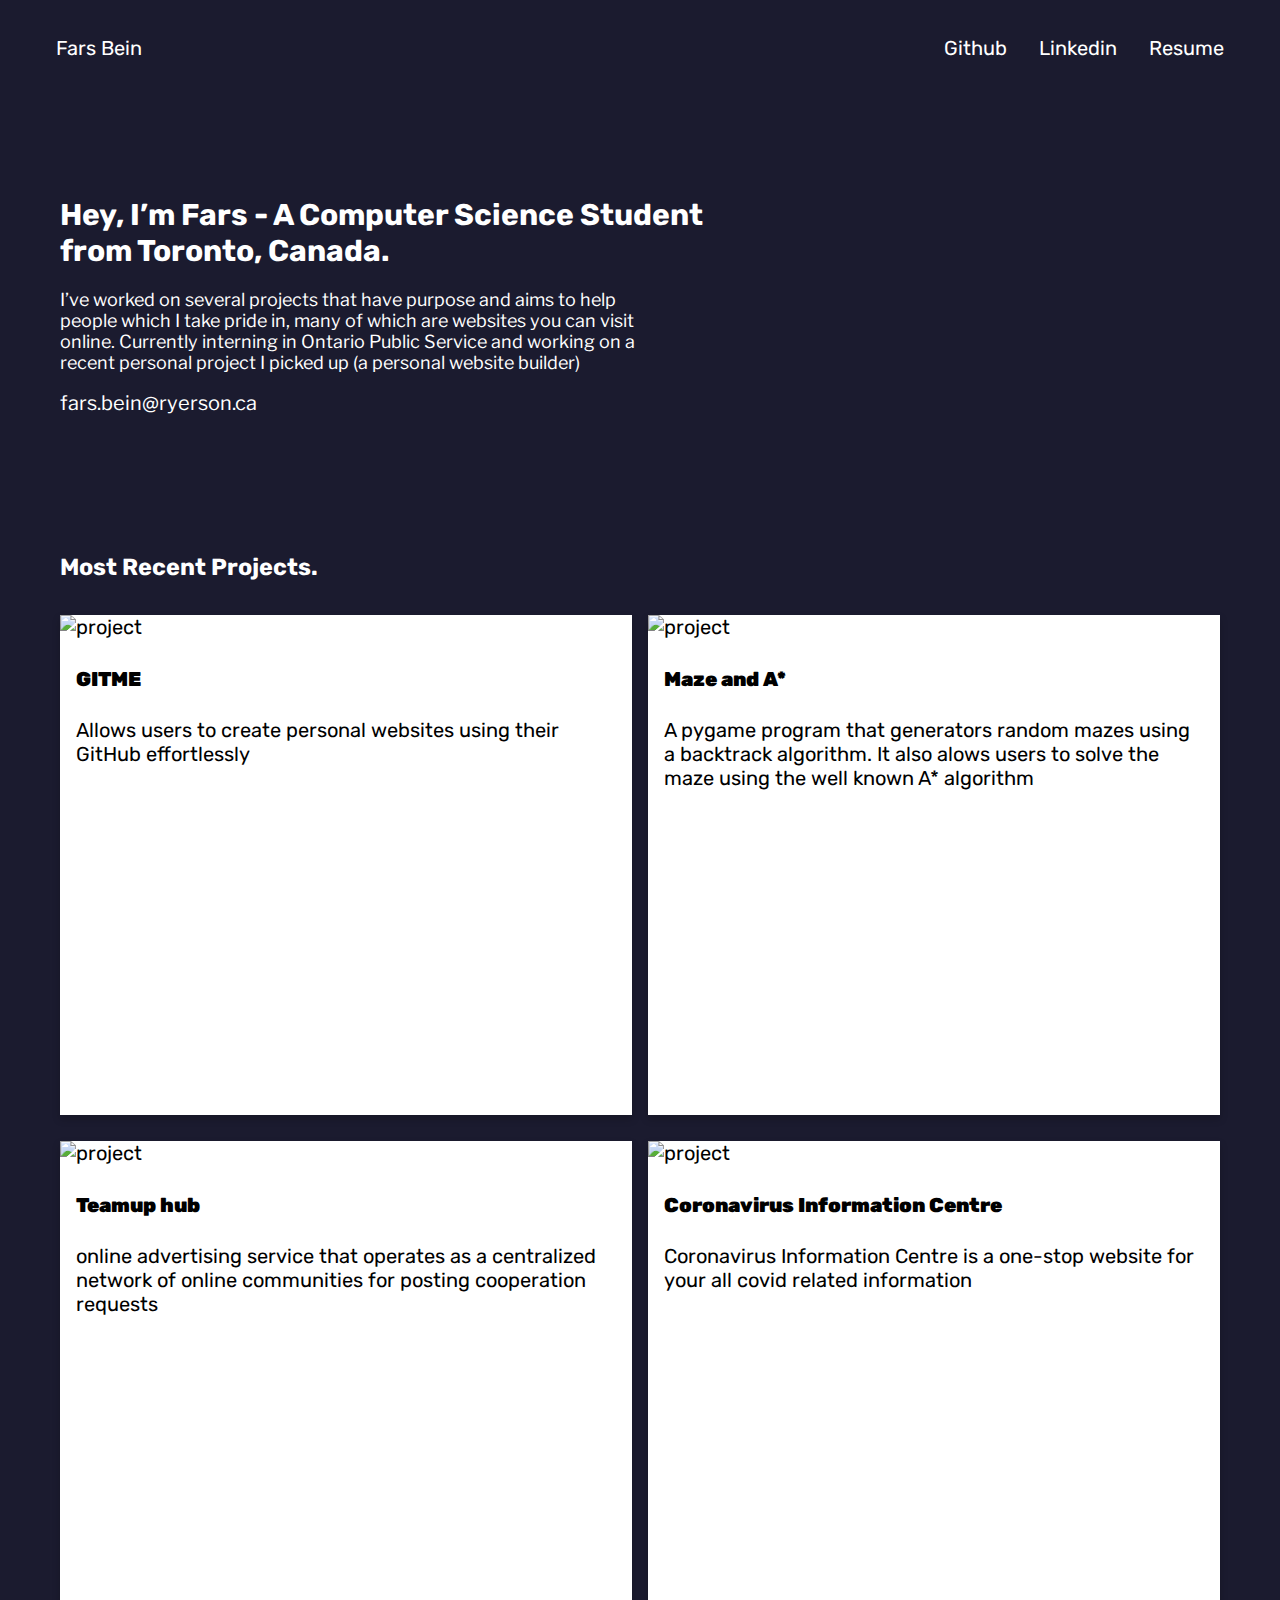
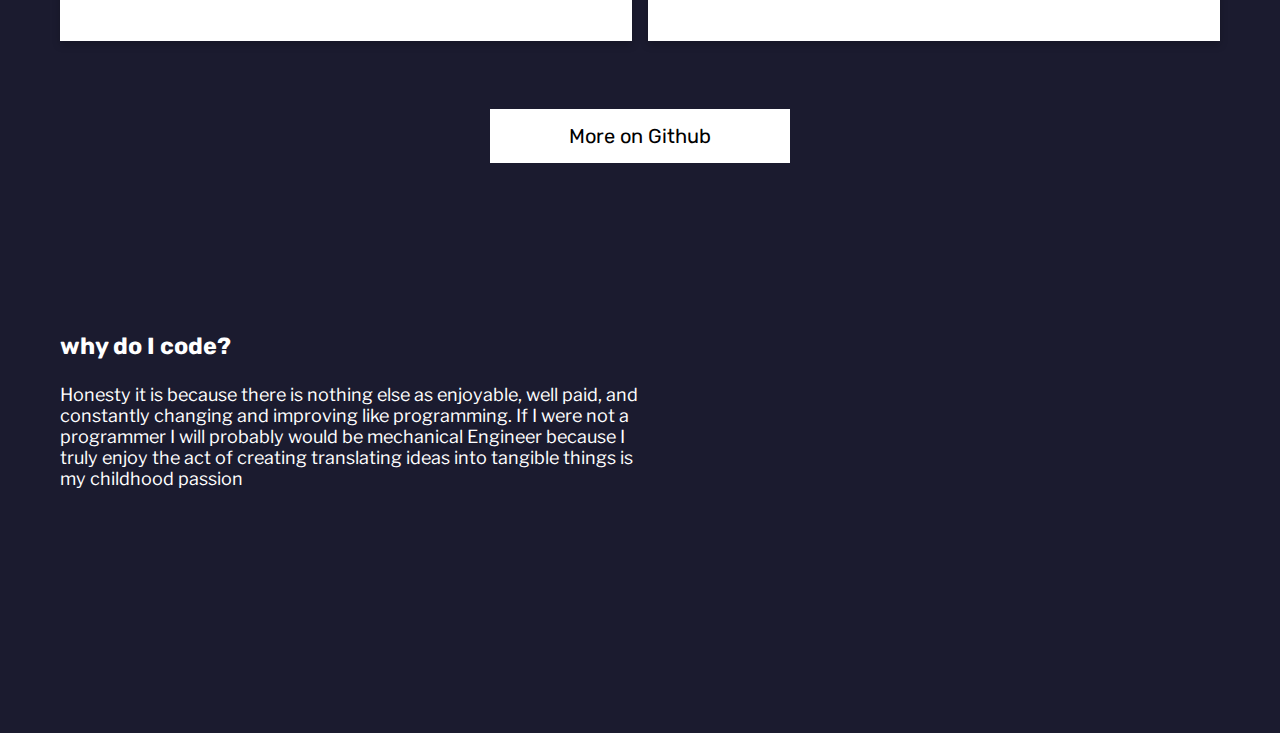
==== index.html @ 7ba39eb2 "done a working demo" ====
<!DOCTYPE html>
<html lang="en">
<head>
    <meta charset="UTF-8">
    <meta http-equiv="X-UA-Compatible" content="IE=edge">
    <meta name="viewport" content="width=device-width, initial-scale=1.0">
    <link rel="preconnect" href="https://fonts.gstatic.com">
<link href="https://fonts.googleapis.com/css2?family=Rubik" rel="stylesheet">
    <link rel="stylesheet" href="index.css">
    <link href="https://cdn4.iconfinder.com/data/icons/multimedia-75/512/multimedia-23-512.png" rel="icon">
    <title>Hi There</title>
</head>
  
<body class="container" >
    <nav class="nav-container">
        <div class="mobile">
            <!-- The overlay -->
            <div id="myNav" class="overlay">

            <!-- Button to close the overlay navigation  removed ( href="javascript:void(0)" ) -->
            <a  class="close-btn" onclick="closeNav()">&times;</a>

            <!-- Overlay content -->
            <div class="overlay-content">
                <a href="https://github.com/FarsBein">GitHub</a>
                <a href="https://www.linkedin.com/in/fars-bein/">Linkedin</a>
                <a href="https://res.cloudinary.com/farsbein01/image/upload/v1621907513/FarsBein_Resume_zewtkd.pdf">Resume</a>
                <a href="fars.bein@ryerson.ca">Email</a>
            </div>

            </div>

            <!-- Use any element to open/show the overlay navigation menu -->
            <span onclick="openNav()" class='open-icon'>&#9776;</span> 
        </div>

        <ul class="nav-list desktop">
            <li class="nav-item ">
                <a href="#">Fars Bein</a>
            </li>
            <li class="nav-item desktop">
                <a href="https://github.com/FarsBein" target='_blank'>Github</a>
            </li>
            <li class="nav-item desktop">
                <a href="https://www.linkedin.com/in/fars-bein/" target='_blank'>Linkedin</a>
            </li>
            <li class="nav-item desktop">
                <a href="https://res.cloudinary.com/farsbein01/image/upload/v1621907513/FarsBein_Resume_zewtkd.pdf" target='_blank'>
                    Resume
                </a>
            </li>
        </ul>

    </nav>
    
    <div class="panel-sm">
        <div>
            <h1>
                Hey, I’m Fars - A Computer Science Student <br/>
                from Toronto, Canada.
            </h1>
            <p>
                I’ve worked on several projects that have purpose and aims to help people 
                which I take pride in, many of which are websites you can visit online. 
                Currently interning in Ontario Public Service and working on a recent 
                personal project I picked up (a personal website builder)
            </p>
            <p>
               <a href="#">fars.bein@ryerson.ca</a> 
            </p>
        </div>
    </div>

    <div class='panel'>
        <h3>Most Recent Projects. </h3><!-- ▼ -->

        <div class='grid' id='projects'>
            <!-- <div class="card">
                <img src="https://res.cloudinary.com/farsbein01/image/upload/v1621969622/github.com_FarsBein_Max_mvzsfw.png" alt="project" >
                <div class="container">
                    <h4><b>John Doe</b></h4> 
                    <p>Architect & Engineer</p> 
                </div>
            </div> -->
        </div>


        <br/>
        <br/>
        
        
        <div class="center">
            <form style="display: inline" action="https://github.com/FarsBein" target='_blank' method="get">
                <button class="button">More on Github</button>
              </form>
        </div>
    </div>

    <div class='panel-sm'>
        <div>
            <h3>why do I code?  </h3> <!-- ▼ -->
            <p >
                Honesty it is because there is nothing else as enjoyable, well paid,
                and constantly changing and improving like programming. If I were not a
                programmer I will probably would be mechanical Engineer because 
                I truly enjoy the act of creating translating ideas into tangible 
                things is my childhood passion
            </p>            
        </div>
    </div>

    <footer>
        <ul class="nav-list ">
            <li class="nav-item ">
                <!-- <a href="#">Rs</a> -->
                <!-- <a href="#">Linkedin</a> -->
            </li>
        </ul>
    </footer>

    <script>
        function openNav() {
        document.getElementById("myNav").style.width = "100%";
        }

        function closeNav() {
        document.getElementById("myNav").style.width = "0%";
        }
    </script>
    <script src="./Data.js"></script>
    <script src="./Script.js"></script>
</body>
</html>
---- index.css ----
/* 0 shared >>>>>>>>>>>>>>>>>>>>>>>>>>>>>>>>>>>>>> */
@import url('https://fonts.googleapis.com/css2?family=Libre+Franklin:wght@100&family=Rubik:wght@300&display=swap');

:root {
    /*   color variables */
    --clr-primary: white;         /* #6aeeb5; */
    --clr-primary-hover: white;   /* #29e6a7; */
    --clr-primary-dark: white;    /* #039d69; */
    --clr-gray100: #f0f7f8;
    --clr-gray200: #cfd8dc;

    /*   color variables dark mode */
    --clr-primary-dark-mode: #162447;
    --clr-primary-hover-dark-mode: #1f4068;
    --clr-primary-dark-dark-mode: #1b1b2f;

    /*   border radius */
    --radius: 0.2rem;
}

a { 
    color:inherit; 
    text-decoration: none; 
}
a:hover { color:inherit; }

body {
    font-family: 'Rubik', sans-serif;
    font-size: 20px;
    background:  var(--clr-primary-dark-dark-mode); /* var(--clr-gray200); */
    margin: 0;
    padding: 0;
    color: white;
}

.container {
    max-width: 1200px;
    margin: auto;
    padding: 0 10px;
}

.center {
    display: flex;
    justify-content: center;
    align-items: center;
}

.mobile {
    display: none;
}

.button {
    background-color: white; /* Green */
    border: none;
    color: black;
    padding: 15px 32px;
    text-align: center;
    display: inline-block;
    font-size: 20px;
    margin: 20px;
    width: 300px;
    cursor: pointer;
    font-family: 'Rubik', sans-serif;
    font-size: 20px;
}

@media screen and (max-width: 750px) {
    .mobile {
        display: block;
    }

    .desktop {
        display: none;
    }

    .button {
        width: 100%;
    }
}

.row {
    display: flex;
    justify-content: center;
    align-items: center;
    flex-wrap: wrap;
}

.grid {
    display: grid;
    grid-template-columns: repeat(auto-fill, minmax(200px,572px));
    grid-auto-rows: auto;
    grid-gap: 1rem;
}


.button:hover {
    box-shadow: rgba(240, 46, 170, 0.4) 0px 1px 4px, rgba(240, 46, 170, 0.4) 0px 0px 0px 3px;
    /* box-shadow: rgba(240, 46, 170, 0.4) 0px 5px, rgba(240, 46, 170, 0.3) 0px 10px, rgba(240, 46, 170, 0.2) 0px 15px, rgba(240, 46, 170, 0.1) 0px 20px, rgba(240, 46, 170, 0.05) 0px 25px; */
}
/* 0 shared >>>>>>>>>>>>>>>>>>>>>>>>>>>>>>>>>>>>>> */


/* 1 navbar >>>>>>>>>>>>>>>>>>>>>>>>>>>>>>>>>>>>>> */

.nav-container {
    height: 60px;
    background-color: --clr-primary;
    top: 0;
}

.nav-list {
    background: --clr-primary;
    padding: 1rem 0;
    border-radius: var(--radius);
    display: flex;
    justify-content: flex-end;
}

.nav-item {
    list-style: none;
    margin-right: 1rem;
    margin-left: 1rem;
}

.nav-item:first-child {
    margin-right: auto;
    font-weight: 400;
}

.nav-item a {
    text-decoration: none;
    color: white;
}

.nav-item a:hover {
    color: var(--clr-primary-dark);
}

.overlay {
    height: 100%;
    width: 0;
    position: fixed; /* Stay in place */
    z-index: 1;      /* Sit on top */
    left: 0;
    top: 0;
    background-color: rgb(0,0,0);       /* Black fallback color */
    background-color: rgba(0,0,0, 0.9); /* Black w/opacity */
    overflow-x: hidden; /* Disable horizontal scroll */
    transition: 0.5s; 
} 
  
/* Position the content inside the overlay */
.overlay-content {
    position: relative;
    top: 25%; 
    width: 100%; 
    text-align: center;
    margin-top: 30px; /* 30px top margin to avoid conflict with the close button on smaller screens */
}
  
  /* The navigation links inside the overlay */
.overlay a {
    padding: 8px;
    text-decoration: none;
    font-size: 36px;
    color: #818181;
    display: block; 
    transition: 0.3s; 
}
  
  /* When you mouse over the navigation links, change their color */
.overlay a:hover, .overlay a:focus {
    color: #f1f1f1;
}
  
  /* Position the close button (top right corner) */
.overlay .close-btn {
    position: absolute;
    top: 20px;
    right: 45px;
    font-size: 60px;
    cursor: pointer;
}

  
  /* When the height of the screen is less than 450 pixels, change the font-size of the links and position the close button again, so they don't overlap */
@media screen and (max-height: 450px) {
    .overlay a {font-size: 20px}
    .overlay .close-btn {
      font-size: 40px;
      top: 15px;
      right: 35px;
    }

}

.open-icon {
    font-size: 40px;
    float: right;
    margin-right: 25px;
    cursor: pointer;
}
/* 1 navbar >>>>>>>>>>>>>>>>>>>>>>>>>>>>>>>>>>>>>> */


/* 2 panel >>>>>>>>>>>>>>>>>>>>>>>>>>>>>>>>>>>>>> */
.panel {
    min-height: 100vh;
    display: flex;
    flex-direction: column;
    justify-content: left;
    align-items: left;
    padding: 0 20px;
}

.panel-sm {
    min-height: 50vh;
    display: flex;
    justify-content: left;
    align-items: center;
    text-align: left;
    padding: 0 20px;
}

.panel-sm h1 {
    font-size: 30px;
}

.panel-sm p {
    font-size: 18px;
    font-family: 'Libre Franklin', sans-serif;
    max-width: 600px;
}

.panel-sm a {
    font-size: 20px;
    color: white;
}

.panel-sm a:hover {
    background-color: white;
    color: black;
    font-weight: 700;
}

.img {
    width: 600px;
}

/* 2 panel >>>>>>>>>>>>>>>>>>>>>>>>>>>>>>>>>>>>>> */

/* 3 cards >>>>>>>>>>>>>>>>>>>>>>>>>>>>>>>>>>>>>> */
.card {
    box-shadow: 0 4px 8px 0 rgba(0,0,0,0.2);
    transition: 0.3s;
    background-color: white;
    color: black;
    margin-top: 10px;
    cursor: pointer;
    height: 500px;
}

.card img {
    max-width: 100%;
}

.card:hover {
    box-shadow: white 0px 1px 4px, white 0px 0px 0px 3px;
    /* box-shadow: rgba(240, 46, 170, 0.4) 0px 1px 4px, rgba(240, 46, 170, 0.4) 0px 0px 0px 3px; */
}
  
.card .container {
    padding: 2px 16px;
}
/* 3 cards >>>>>>>>>>>>>>>>>>>>>>>>>>>>>>>>>>>>>> */

/* 4 footer >>>>>>>>>>>>>>>>>>>>>>>>>>>>>>>>>>>>>> */
footer {
    height: 60px;
    display: flex;
    justify-content: center;
    align-items: center;
    padding: 20px;
}
/* 4 footer >>>>>>>>>>>>>>>>>>>>>>>>>>>>>>>>>>>>>> */
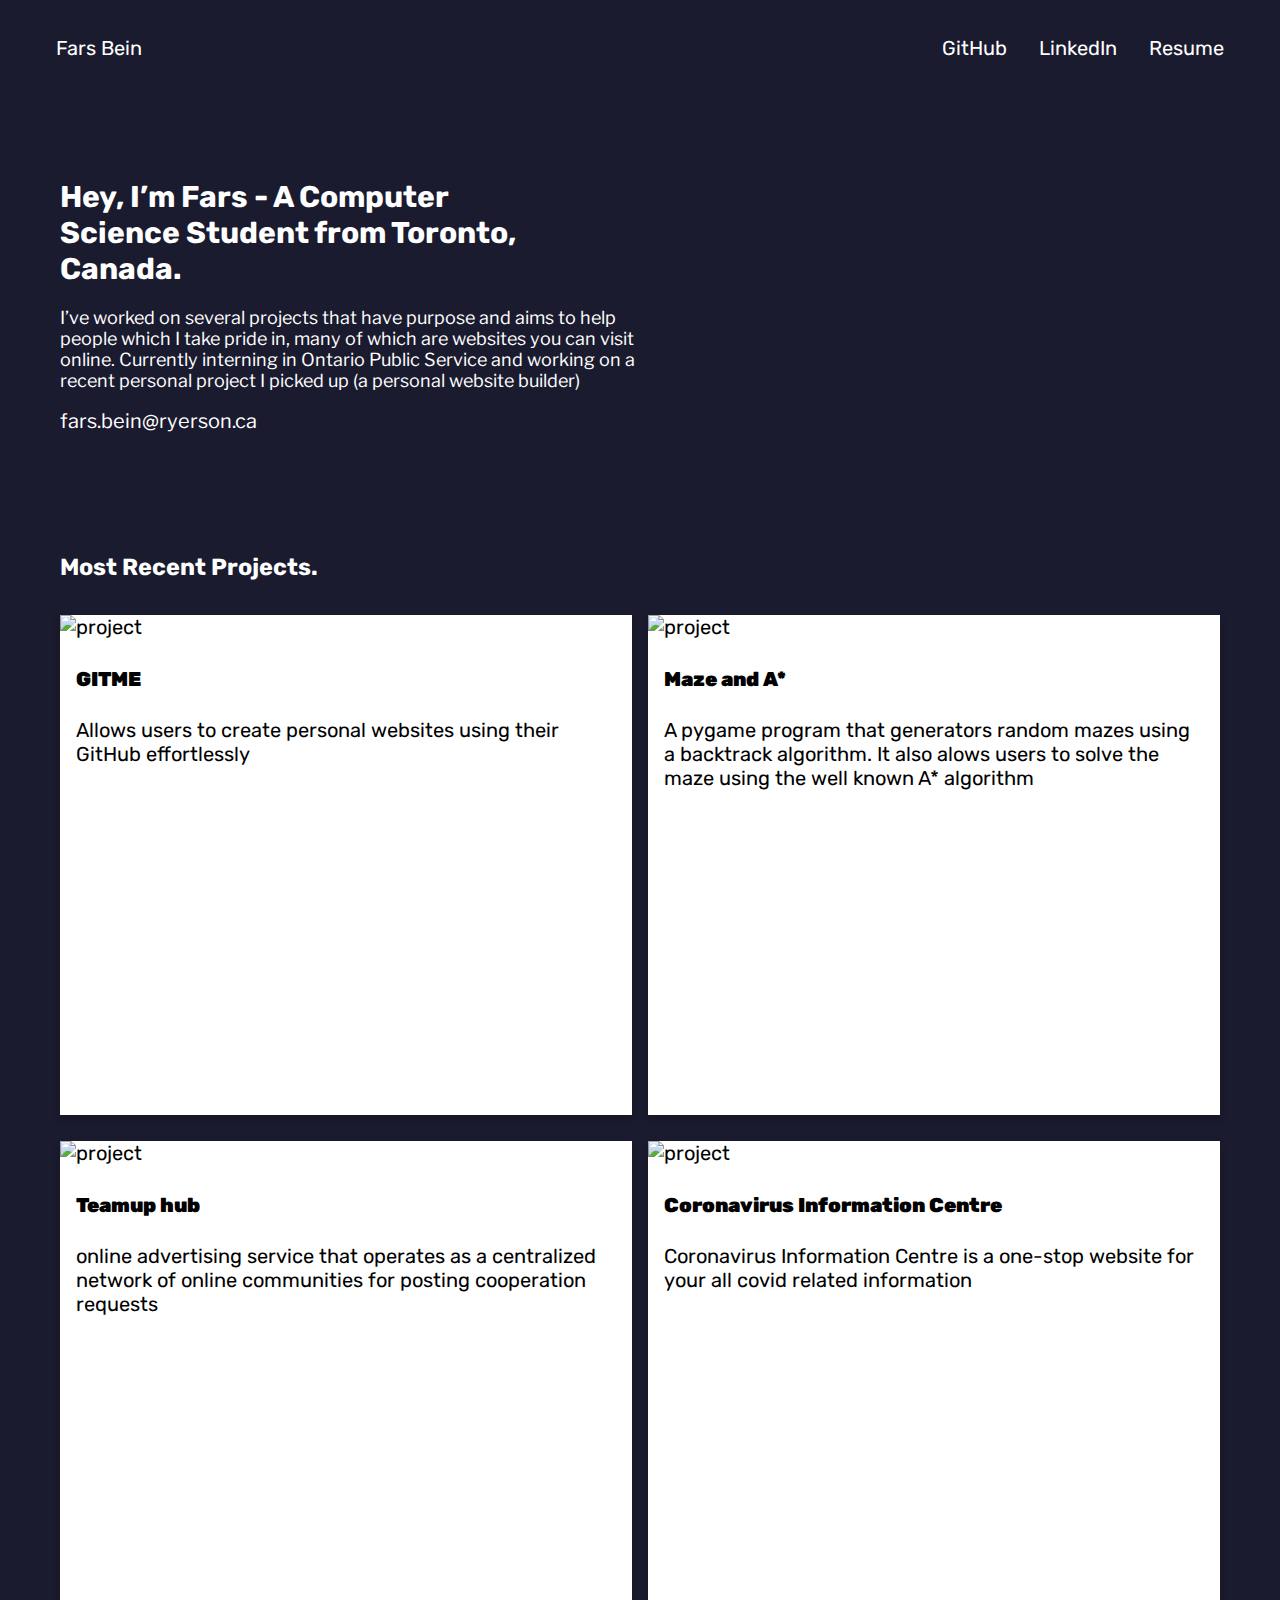
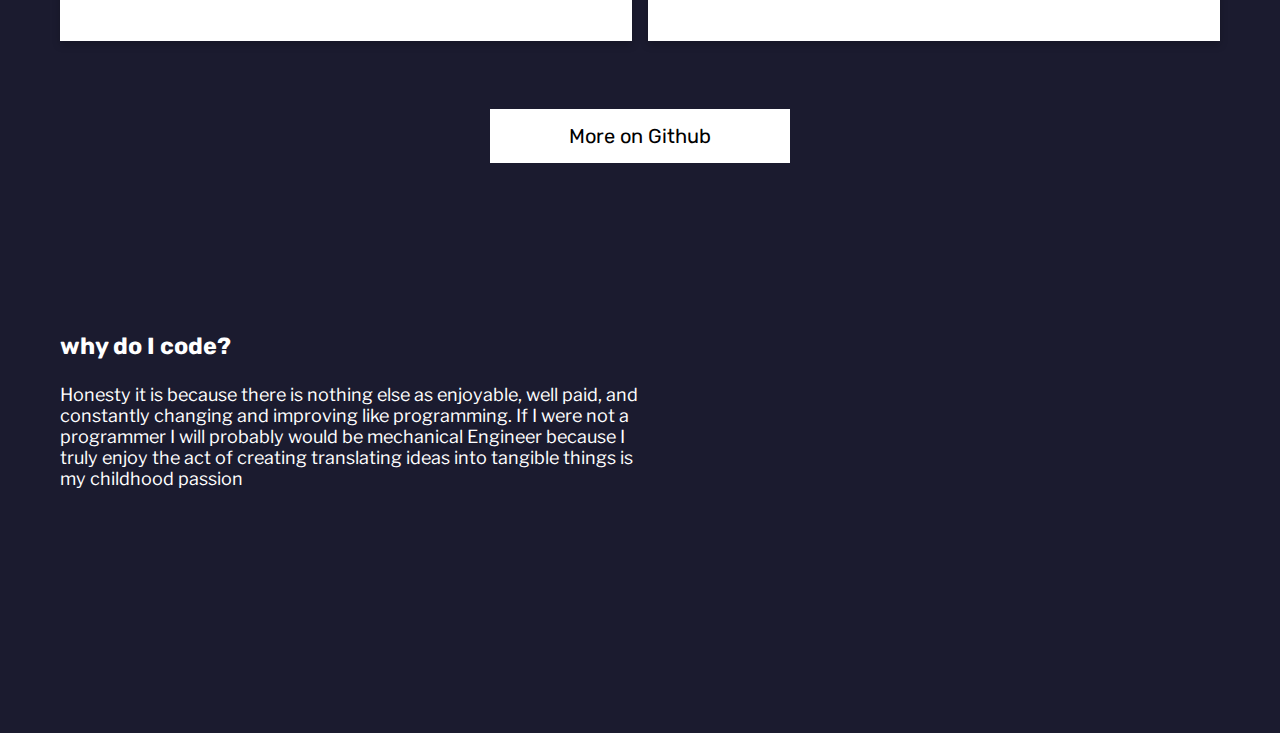
==== commit c5e3e6d3: "the website generates info using js" ====
--- a/index.html
+++ b/index.html
@@ -21,11 +21,12 @@
             <a  class="close-btn" onclick="closeNav()">&times;</a>
 
             <!-- Overlay content -->
-            <div class="overlay-content">
-                <a href="https://github.com/FarsBein">GitHub</a>
+            <div class="overlay-content" id='overlay-navbar'>
+                <!-- Not need it bc that will generated -->
+                <!-- <a href="https://github.com/FarsBein">GitHub</a>
                 <a href="https://www.linkedin.com/in/fars-bein/">Linkedin</a>
                 <a href="https://res.cloudinary.com/farsbein01/image/upload/v1621907513/FarsBein_Resume_zewtkd.pdf">Resume</a>
-                <a href="fars.bein@ryerson.ca">Email</a>
+                <a href="fars.bein@ryerson.ca">Email</a> -->
             </div>
 
             </div>
@@ -34,9 +35,10 @@
             <span onclick="openNav()" class='open-icon'>&#9776;</span> 
         </div>
 
-        <ul class="nav-list desktop">
-            <li class="nav-item ">
-                <a href="#">Fars Bein</a>
+        <ul class="nav-list desktop" id='navbar'>
+            <!-- Not need it bc that will generated -->
+            <!-- <li class="nav-item ">
+                <a href="/">Fars Bein</a>
             </li>
             <li class="nav-item desktop">
                 <a href="https://github.com/FarsBein" target='_blank'>Github</a>
@@ -48,14 +50,15 @@
                 <a href="https://res.cloudinary.com/farsbein01/image/upload/v1621907513/FarsBein_Resume_zewtkd.pdf" target='_blank'>
                     Resume
                 </a>
-            </li>
+            </li> -->
         </ul>
 
     </nav>
     
     <div class="panel-sm">
-        <div>
-            <h1>
+        <div id="aboutMe">
+            <!-- Not need it bc that will generated -->
+            <!-- <h1>
                 Hey, I’m Fars - A Computer Science Student <br/>
                 from Toronto, Canada.
             </h1>
@@ -67,7 +70,7 @@
             </p>
             <p>
                <a href="#">fars.bein@ryerson.ca</a> 
-            </p>
+            </p> -->
         </div>
     </div>
 
@@ -75,24 +78,15 @@
         <h3>Most Recent Projects. </h3><!-- ▼ -->
 
         <div class='grid' id='projects'>
-            <!-- <div class="card">
-                <img src="https://res.cloudinary.com/farsbein01/image/upload/v1621969622/github.com_FarsBein_Max_mvzsfw.png" alt="project" >
-                <div class="container">
-                    <h4><b>John Doe</b></h4> 
-                    <p>Architect & Engineer</p> 
-                </div>
-            </div> -->
         </div>
-
 
         <br/>
         <br/>
         
-        
-        <div class="center">
-            <form style="display: inline" action="https://github.com/FarsBein" target='_blank' method="get">
+        <div class="center" id="More-on-Github-btn">
+            <!-- <form style="display: inline" action="https://github.com/FarsBein" target='_blank' method="get">
                 <button class="button">More on Github</button>
-              </form>
+              </form> -->
         </div>
     </div>
 
@@ -109,10 +103,11 @@
         </div>
     </div>
 
+    <!-- not sure if I want to add a footer -->
     <footer>
         <ul class="nav-list ">
             <li class="nav-item ">
-                <!-- <a href="#">Rs</a> -->
+                <!-- <a href="#">Resume</a> -->
                 <!-- <a href="#">Linkedin</a> -->
             </li>
         </ul>
--- a/index.css
+++ b/index.css
@@ -249,7 +249,15 @@
 
 /* 2 panel >>>>>>>>>>>>>>>>>>>>>>>>>>>>>>>>>>>>>> */
 
-/* 3 cards >>>>>>>>>>>>>>>>>>>>>>>>>>>>>>>>>>>>>> */
+/* 3 aboutMe >>>>>>>>>>>>>>>>>>>>>>>>>>>>>>>>>>>>>> */
+
+#aboutMe h1 {
+    max-width: 500px;
+}
+
+/* 3 aboutMe >>>>>>>>>>>>>>>>>>>>>>>>>>>>>>>>>>>>>> */
+
+/* 4 cards >>>>>>>>>>>>>>>>>>>>>>>>>>>>>>>>>>>>>> */
 .card {
     box-shadow: 0 4px 8px 0 rgba(0,0,0,0.2);
     transition: 0.3s;
@@ -272,9 +280,9 @@
 .card .container {
     padding: 2px 16px;
 }
-/* 3 cards >>>>>>>>>>>>>>>>>>>>>>>>>>>>>>>>>>>>>> */
-
-/* 4 footer >>>>>>>>>>>>>>>>>>>>>>>>>>>>>>>>>>>>>> */
+/* 4 cards >>>>>>>>>>>>>>>>>>>>>>>>>>>>>>>>>>>>>> */
+
+/* 5 footer >>>>>>>>>>>>>>>>>>>>>>>>>>>>>>>>>>>>>> */
 footer {
     height: 60px;
     display: flex;
@@ -282,5 +290,4 @@
     align-items: center;
     padding: 20px;
 }
-/* 4 footer >>>>>>>>>>>>>>>>>>>>>>>>>>>>>>>>>>>>>> */
-
+/* 5 footer >>>>>>>>>>>>>>>>>>>>>>>>>>>>>>>>>>>>>> */
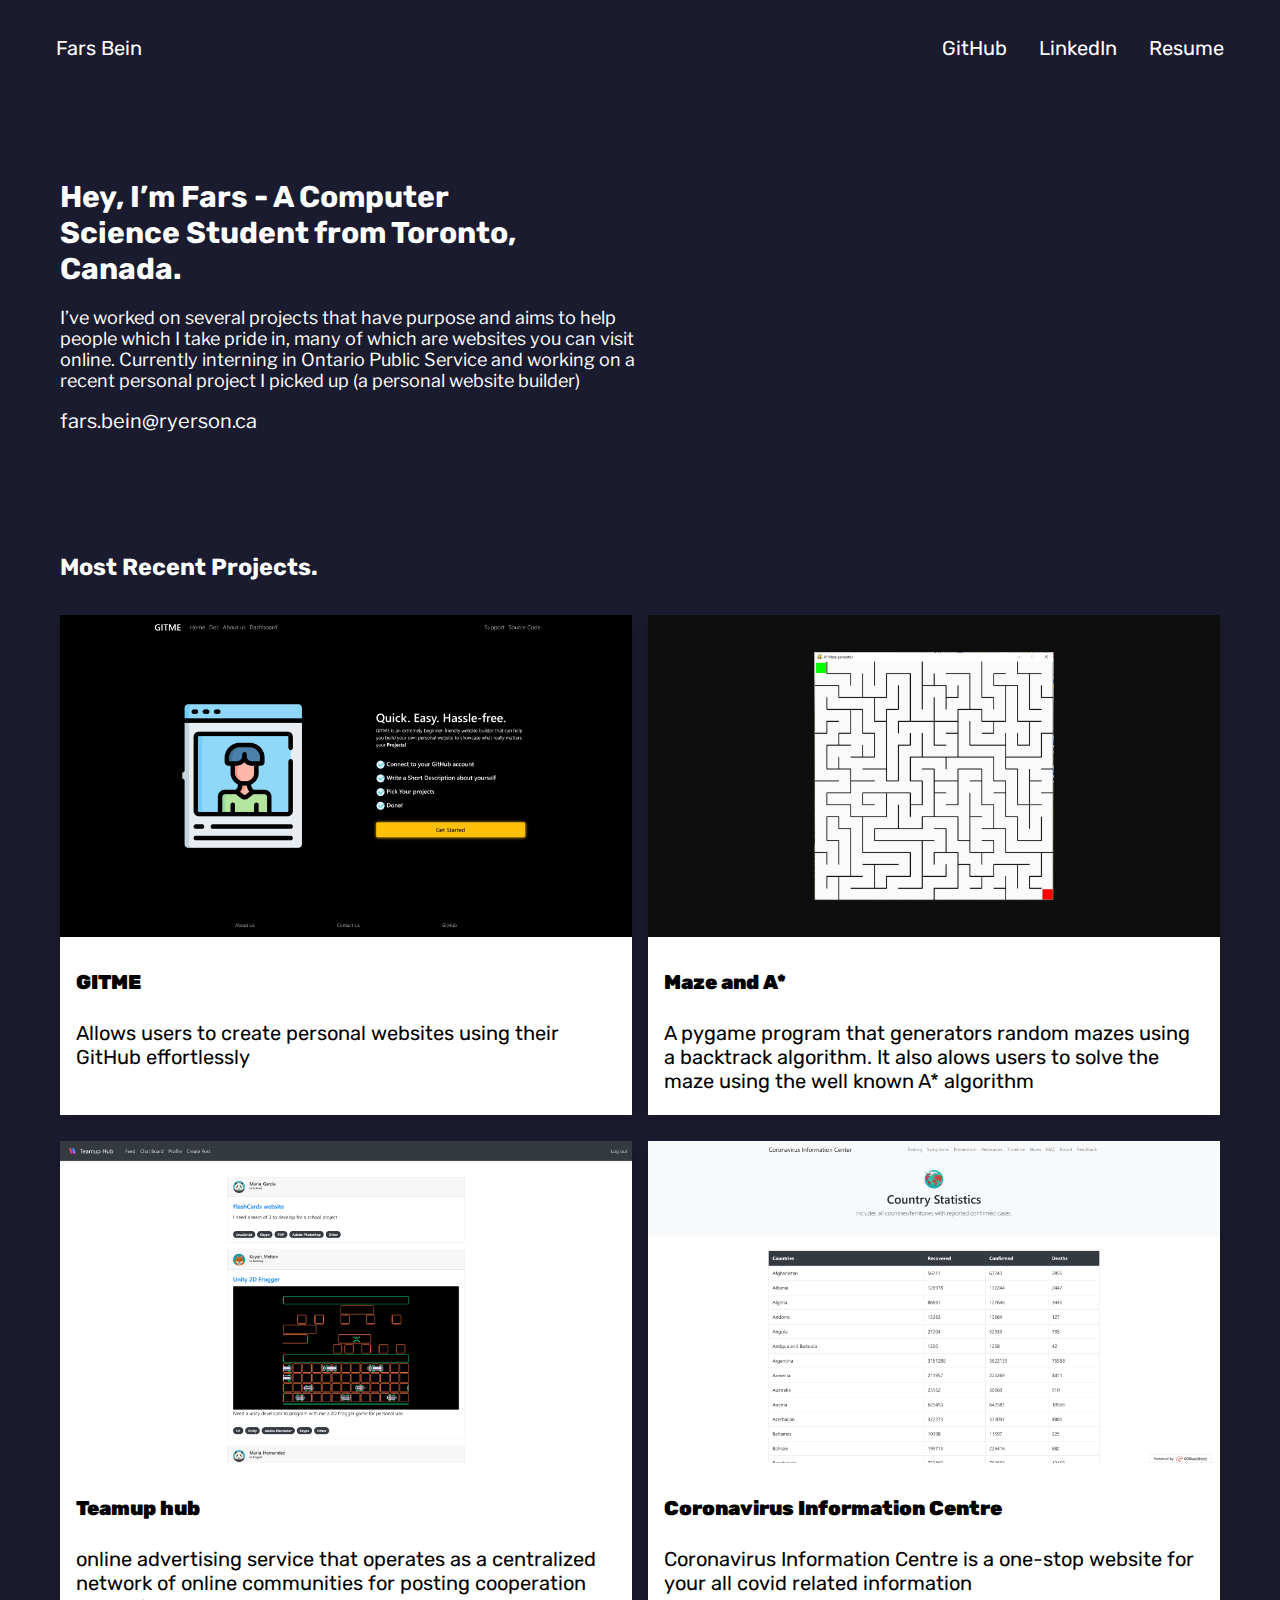
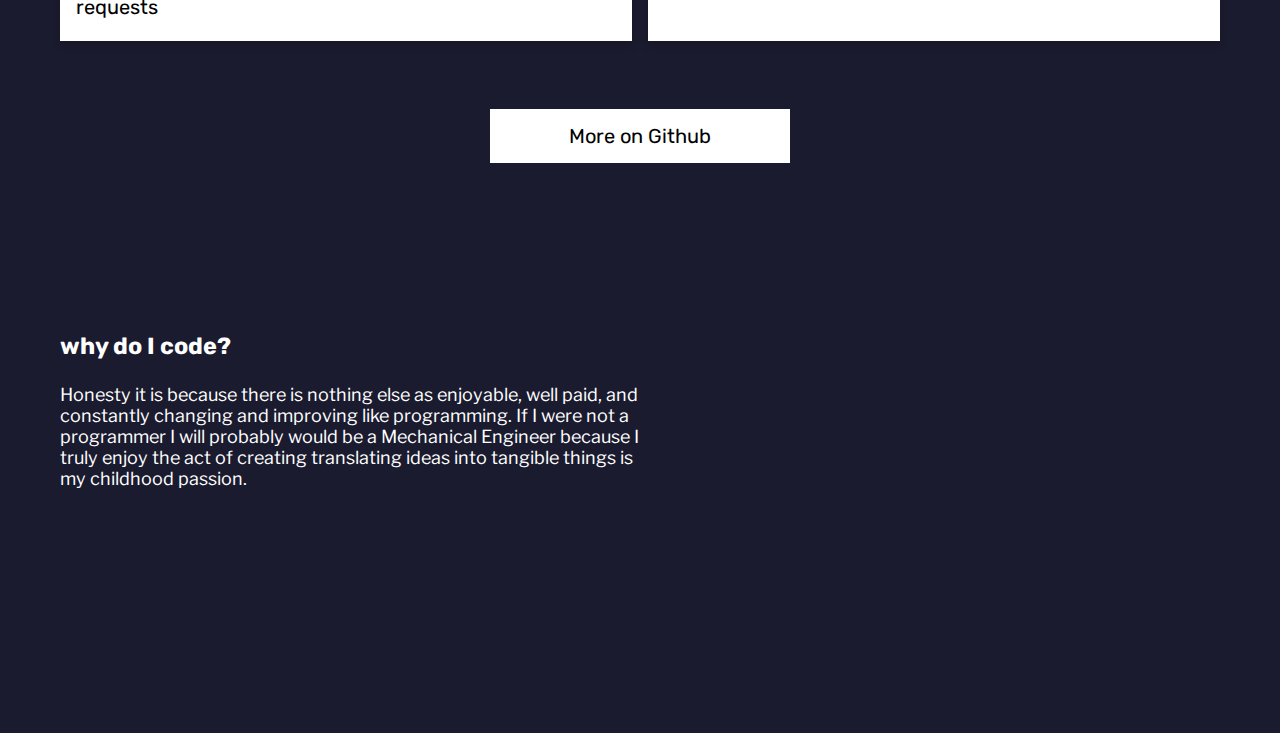
==== commit 971f3c56: "typo" ====
--- a/index.html
+++ b/index.html
@@ -96,9 +96,9 @@
             <p >
                 Honesty it is because there is nothing else as enjoyable, well paid,
                 and constantly changing and improving like programming. If I were not a
-                programmer I will probably would be mechanical Engineer because 
+                programmer I will probably would be a Mechanical Engineer because 
                 I truly enjoy the act of creating translating ideas into tangible 
-                things is my childhood passion
+                things is my childhood passion.
             </p>            
         </div>
     </div>
